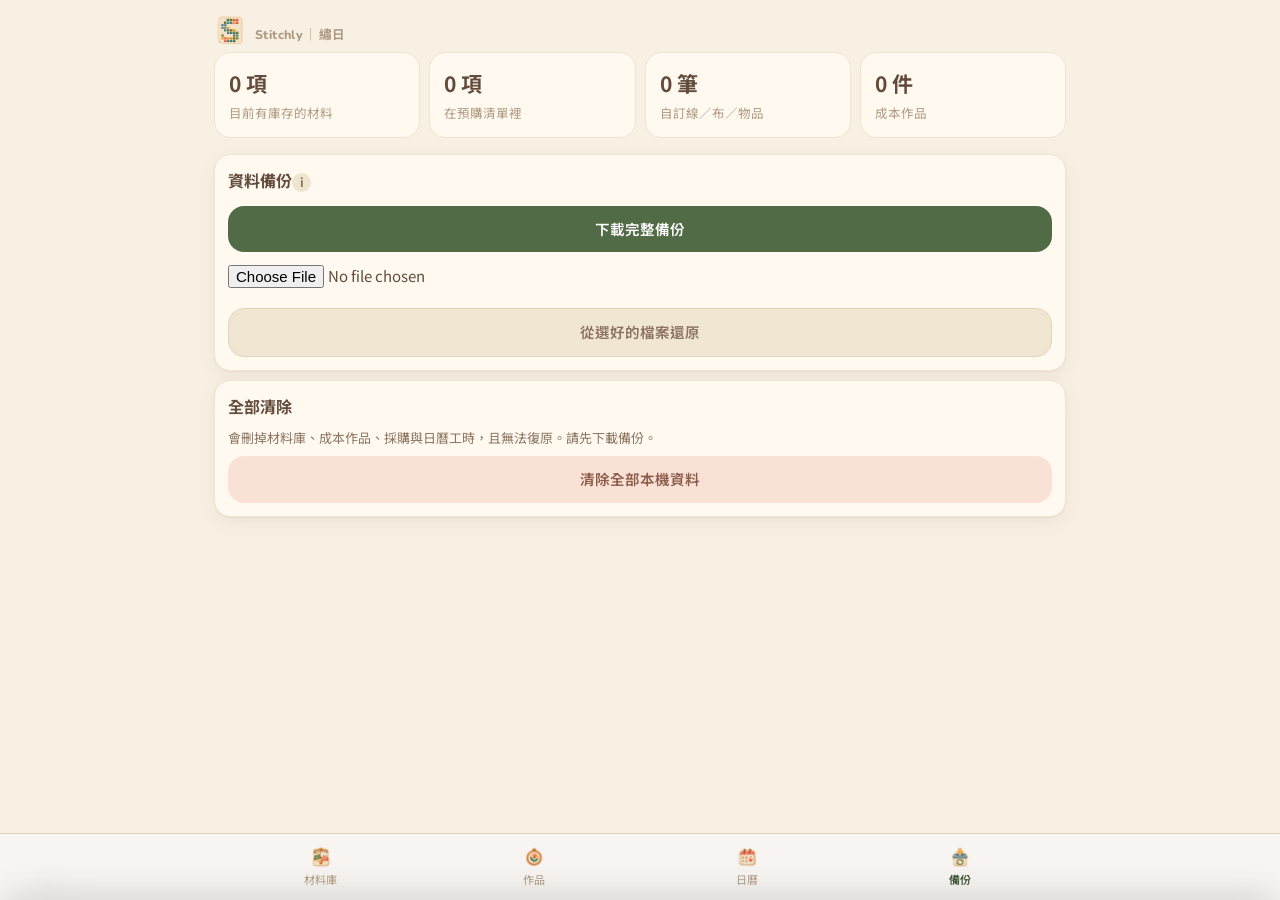
==== backup.html @ f9d7d9a9 "Add files via upload" ====
<!doctype html>
<html lang="zh-Hant">
<head>
<meta charset="utf-8">
<meta name="viewport" content="width=device-width, initial-scale=1, viewport-fit=cover, interactive-widget=resizes-content">
<meta name="apple-mobile-web-app-capable" content="yes">
<meta name="apple-mobile-web-app-title" content="繡日">
<meta name="theme-color" content="#F8F1E3">
<title>Stitchly｜繡日 · 備份</title>
<link rel="preconnect" href="https://fonts.googleapis.com">
<link rel="stylesheet" href="https://fonts.googleapis.com/css2?family=Nunito:wght@800&family=Noto+Sans+TC:wght@400;500;600;700&display=swap">
<link rel="stylesheet" href="styles.css">
<link rel="manifest" href="manifest.webmanifest">
</head>
<body>
<header><div class="wrap">
  <div class="brand"><a href="index.html"><img class="brandmark" src="assets/stitchly-logo.webp" alt="繡日"><h1><span class="b-en">Stitchly</span><span class="b-sep">｜</span><span class="b-zh">繡日</span></h1></a></div>
</div></header>
<main class="wrap" id="app"></main>
<div class="toast" id="toast"></div>
<script src="shared.js"></script>
<script src="dmc.js"></script>
<script src="backup.js"></script>
</body>
</html>
---- styles.css ----
:root{
  --bg:#F8F1E3; --surface:#F1E6D2; --card:#FFF9EF;
  --ink:#624B3C; --ink-soft:#8A7360; --muted:#AE9A82;
  --line:#E3D5BD; --line-soft:#EFE4CF;
  --sage:#526B47; --sage-deep:#435A39; --sage-pale:#E1E8D8;
  --clay:#E58B6C; --clay-pale:#FAE1D5;
  --dusk:#729FA8;
  --r-lg:20px; --r-md:16px; --r-sm:11px;
  --shadow:0 1px 2px rgba(98,75,60,.06), 0 6px 18px rgba(98,75,60,.08);
  --st-brand-font:'Nunito','Arial Rounded MT Bold',sans-serif;
  --st-body-font:'Noto Sans TC','PingFang TC','Microsoft JhengHei',sans-serif;
}
*{box-sizing:border-box;-webkit-tap-highlight-color:transparent}
html{background-color:#F8F1E3}
html,body{margin:0;padding:0}
body::before{
  content:"";position:fixed;top:-10vh;left:0;right:0;bottom:-10vh;
  background-color:#F8F1E3;z-index:-1;pointer-events:none;
}
body{
  background:var(--bg); color:var(--ink);
  font-family:var(--st-body-font),-apple-system,BlinkMacSystemFont,"PingFang TC","Microsoft JhengHei",system-ui,sans-serif;
  font-size:15px; line-height:1.55;
  padding-bottom:calc(84px + env(safe-area-inset-bottom));
  -webkit-font-smoothing:antialiased;
}
button{font:inherit;color:inherit;border:none;background:none;cursor:pointer}
input,select,textarea{font:inherit;color:inherit}

.wrap{max-width:880px;margin:0 auto;padding:0 14px}

/* ---------- 頂部 ---------- */
header{padding:calc(14px + env(safe-area-inset-top)) 0 6px}
header .wrap{display:flex;flex-direction:column;gap:3px}
.brand{display:flex;align-items:center;gap:9px}
.brand a{display:contents;color:inherit;text-decoration:none}
.brand .brandmark{width:32px;height:32px;object-fit:contain;flex:0 0 auto}
.brand h1{margin:0;font-size:20px;font-weight:650;letter-spacing:.02em}
.brand h1 .b-en{font-family:var(--st-brand-font);font-weight:800}
.brand h1 .b-sep{color:var(--muted);font-weight:400;margin:0 1px}
.brand h1 .b-zh{font-family:var(--st-body-font);font-weight:700}
.brand span{font-size:12.5px;color:var(--muted)}
.crumbnav{margin-left:41px;font-size:12.5px;color:var(--muted);display:flex;align-items:center;flex-wrap:wrap}
.crumbnav a{color:var(--sage-deep);text-decoration:none;font-weight:600}
.crumbnav .sep{margin:0 5px;color:var(--muted)}
.crumbnav .cur{color:var(--ink-soft)}

.kinds{display:flex;gap:6px;margin:13px 0 10px;background:var(--line-soft);padding:4px;border-radius:var(--r-md)}
.kinds button{flex:1;padding:8px 4px;border-radius:12px;font-size:13.5px;color:var(--ink-soft);transition:background .15s,color .15s}
.kinds button[aria-selected="true"]{background:var(--card);color:var(--ink);font-weight:600;box-shadow:0 1px 3px rgba(62,57,54,.08)}

.searchrow{display:flex;gap:8px;align-items:center}
.search{flex:1;position:relative}
.search input{
  width:100%;padding:11px 36px 11px 14px;border-radius:var(--r-md);
  border:1px solid var(--line);background:var(--card);font-size:16px;outline:none;
}
.search input:focus{border-color:var(--sage)}
.search .clr{position:absolute;right:6px;top:50%;transform:translateY(-50%);width:26px;height:26px;border-radius:50%;color:var(--muted);font-size:15px}

.chips{display:flex;gap:6px;overflow-x:auto;padding:11px 0 3px;margin:0 -14px;padding-left:14px;padding-right:14px;scrollbar-width:none}
.chips::-webkit-scrollbar{display:none}
.chip{
  flex:0 0 auto;padding:6px 13px;border-radius:999px;border:1px solid var(--line);
  background:var(--surface);font-size:13px;color:var(--ink-soft);display:flex;align-items:center;gap:6px;
  transition:background .15s,border-color .15s,color .15s;
}
.chip[aria-pressed="true"]{background:var(--sage);border-color:var(--sage);color:#fff}
.chip .dot{width:10px;height:10px;border-radius:50%;border:1px solid rgba(0,0,0,.12)}
.chip[aria-pressed="true"] .dot{border-color:rgba(255,255,255,.5)}

.count{padding:12px 2px 8px;font-size:12.5px;color:var(--muted);display:flex;justify-content:space-between;align-items:center}
.count button{font-size:12.5px;color:var(--sage-deep);text-decoration:underline;text-underline-offset:3px}

/* ---------- 色卡（整張淡底＋色票） ---------- */
.capgrid{display:grid;grid-template-columns:repeat(2,1fr);gap:9px;padding-bottom:8px}
.cap{
  display:flex;align-items:center;gap:10px;min-height:70px;
  padding:10px 11px;border-radius:15px;text-align:left;
  box-shadow:0 1px 2px rgba(88,82,77,.09), 0 3px 7px rgba(88,82,77,.08), 0 9px 20px rgba(88,82,77,.09);
  transition:transform .12s, box-shadow .12s;
}
.cap:active{transform:scale(.96);box-shadow:0 1px 3px rgba(88,82,77,.12)}
.cap .chip{
  flex:0 0 auto;width:46px;height:46px;border-radius:13px;
  display:grid;place-items:center;font-size:19px;font-weight:650;
  border:1px solid rgba(0,0,0,.13);
  box-shadow:inset 0 1px 0 rgba(255,255,255,.35);
}
.cap .chip em{font-style:normal}
.cap .chip.zero em{opacity:.42;font-weight:500}
.cap .body{flex:1;min-width:0;display:flex;flex-direction:column;gap:4px}
.cap .body b{
  font-size:16px;font-weight:650;letter-spacing:.01em;line-height:1.15;color:#3E3936;
  overflow:hidden;text-overflow:ellipsis;white-space:nowrap;
}
.cap .tags{display:flex;flex-wrap:wrap;gap:3px}
.cap .tags i{
  font-style:normal;font-size:10px;font-weight:650;line-height:1;
  padding:3px 5px;border-radius:5px;background:rgba(255,255,255,.62);color:rgba(62,57,54,.68);
}
.cap .tags i.low{background:rgba(190,120,60,.18);color:#8A5320}
.cap .tags i.none{background:none;color:rgba(62,57,54,.3);padding-left:1px}
@media (min-width:540px){
  .capgrid{grid-template-columns:repeat(3,1fr);gap:10px}
  .cap{min-height:76px;padding:11px 12px}
  .cap .chip{width:50px;height:50px;font-size:20px}
  .pickgrid{grid-template-columns:repeat(8,1fr)}
}
@media (min-width:800px){
  .capgrid{grid-template-columns:repeat(4,1fr)}
  .cap .body b{font-size:17px}
}


/* ---------- 作品配色 ---------- */
.projcard{display:flex;align-items:center;gap:11px;padding:11px 0;border-bottom:1px solid var(--line-soft);width:100%;text-align:left}
.projcard:last-of-type{border-bottom:none}
.projcard .mini{display:flex;flex:0 0 auto;border-radius:8px;overflow:hidden;box-shadow:0 1px 3px rgba(88,82,77,.16)}
.projcard .mini span{width:13px;height:36px}
.projcard .mini.none{width:52px;height:36px;background:var(--line-soft)}
.projcard .txt{flex:1;min-width:0}
.projcard .txt b{display:block;font-size:15px;font-weight:620;overflow:hidden;text-overflow:ellipsis;white-space:nowrap}
.projcard .txt small{color:var(--muted);font-size:12px}
.projcard .go{color:var(--muted);font-size:17px;flex:0 0 auto}

.pbar{display:flex;align-items:center;justify-content:space-between;height:50px;border-radius:11px;padding:0 13px;margin-bottom:6px;width:100%;text-align:left;box-shadow:0 1px 3px rgba(88,82,77,.12)}
.pbar b{font-size:14px;font-weight:650;letter-spacing:.01em}
.pgrid{display:grid;grid-template-columns:repeat(auto-fill,minmax(74px,1fr));gap:8px}
.pcell{aspect-ratio:1;border-radius:13px;display:flex;flex-direction:column;align-items:center;justify-content:flex-end;padding-bottom:7px;gap:3px;box-shadow:0 1px 3px rgba(88,82,77,.12)}
.pcell b,.pbar b{line-height:1.1}
.pcell b{font-size:12.5px;font-weight:650}
.miss{font-size:10px;font-weight:700;padding:2px 5px;border-radius:5px;background:rgba(255,255,255,.75);color:#8A5320}
.pbar .miss{background:rgba(255,255,255,.72)}

.pickgrid{display:grid;grid-template-columns:repeat(5,1fr);gap:7px}
.pick{
  aspect-ratio:1;border-radius:11px;display:grid;place-items:center;
  font-size:10.5px;font-weight:650;border:1px solid rgba(0,0,0,.12);position:relative;
}
.pick.on{box-shadow:inset 0 0 0 3px rgba(255,255,255,.88), 0 0 0 2.5px var(--sage-deep)}
.crumb{display:flex;align-items:center;gap:8px;margin-bottom:10px}
.crumb button{padding:7px 13px;border-radius:999px;background:var(--surface);border:1px solid var(--line);font-size:13px;color:var(--ink-soft)}
.crumb h2{margin:0;font-size:17px;font-weight:650;flex:1;min-width:0;overflow:hidden;text-overflow:ellipsis;white-space:nowrap}
.crumb.stick{
  position:sticky;top:0;z-index:6;background:var(--bg);
  margin:0 -14px 10px;padding:9px 14px;border-bottom:1px solid var(--line-soft);
}
.crumb .done{
  background:var(--sage);border-color:var(--sage);color:#fff;font-weight:650;
  padding:9px 18px;font-size:14px;box-shadow:0 2px 8px rgba(101,114,95,.28);
}

/* 作品的功能列 */
.ptools{display:flex;gap:7px;margin-bottom:10px;flex-wrap:wrap}
.ptools button{
  padding:9px 15px;border-radius:999px;background:var(--surface);
  border:1px solid var(--line);font-size:13.5px;color:var(--ink-soft);
}
.ptools button.main{background:var(--sage);border-color:var(--sage);color:#fff;font-weight:620}
.ptools button.danger{margin-left:auto;color:#A2666A;background:#F5E8E8;border-color:#E4CCCD}
.ptools button.wish{background:#EFEAD9;border-color:#E0D8BF;color:#7A6A3C;font-weight:600}
.ptools button.wish[disabled]{opacity:.6}
.tipline{font-size:11.5px;color:var(--muted);margin:0 2px 10px}
.pbar,.pcell{touch-action:manipulation}
.dragging{
  position:relative;z-index:5;
  transform:scale(1.07);
  box-shadow:0 10px 26px rgba(88,82,77,.34), 0 0 0 2.5px rgba(255,255,255,.85) !important;
}
.dragmode .pbar:not(.dragging),.dragmode .pcell:not(.dragging){opacity:.62}

.empty{text-align:center;padding:46px 20px;color:var(--muted);font-size:14px}
.empty b{display:block;color:var(--ink-soft);font-weight:600;margin-bottom:5px;font-size:15px}

/* ---------- 清單樣式（待買／設定） ---------- */
.panel{background:var(--card);border-radius:var(--r-lg);padding:16px;box-shadow:var(--shadow);margin-bottom:12px}
.panel h2{margin:0 0 4px;font-size:16px;font-weight:620}
.panel p{margin:0 0 12px;font-size:13px;color:var(--ink-soft);line-height:1.6}
.row{display:flex;align-items:center;gap:11px;padding:10px 0;border-bottom:1px solid var(--line-soft)}
.row:last-child{border-bottom:none}
.row .patch{width:38px;height:38px;border-radius:var(--r-sm);flex:0 0 auto;border:1px solid rgba(0,0,0,.07)}
.row .txt{flex:1;min-width:0}
.row .txt b{display:block;font-size:14.5px;font-weight:620}
.row .txt small{color:var(--muted);font-size:12px;display:block;overflow:hidden;text-overflow:ellipsis;white-space:nowrap}
.row .act{flex:0 0 auto;padding:8px 13px;border-radius:999px;background:var(--sage);color:#fff;font-size:12.5px;font-weight:650}
.qty{display:flex;align-items:center;gap:2px;flex:0 0 auto;background:var(--surface);border:1px solid var(--line);border-radius:999px;padding:2px}
.qty button{width:28px;height:28px;border-radius:50%;font-size:15px;color:var(--ink-soft);display:grid;place-items:center}
.qty button:active{background:var(--sage-pale)}
.qty span{min-width:26px;text-align:center;font-size:14px;font-weight:650}
.buylist{margin:0 0 14px;font-size:13.5px;line-height:1.9;color:var(--ink)}
.buylist b{font-weight:650}

.btn{display:block;width:100%;padding:12px;border-radius:var(--r-md);background:var(--sage);color:#fff;font-size:14.5px;font-weight:600;text-align:center;margin-top:8px}
.btn.ghost{background:var(--surface);color:var(--ink-soft);border:1px solid var(--line)}
.btn.warn{background:var(--clay-pale);color:#8A5B4A}
textarea{width:100%;min-height:110px;padding:11px;border-radius:var(--r-md);border:1px solid var(--line);background:var(--surface);font-size:16px;font-family:ui-monospace,SFMono-Regular,Menlo,monospace;resize:vertical;outline:none}
.field{margin-bottom:10px}
.field label{display:block;font-size:12.5px;color:var(--ink-soft);margin-bottom:5px}
.field input{width:100%;padding:10px 12px;border-radius:var(--r-md);border:1px solid var(--line);background:var(--surface);font-size:16px;outline:none}
.field input[type=color]{height:46px;padding:4px}

/* ---------- 底部導覽 ---------- */
nav{
  position:fixed;left:0;right:0;bottom:0;z-index:40;
  background:rgba(247,245,242,.92);backdrop-filter:blur(14px);
  border-top:1px solid var(--line);
  padding:7px 0 calc(7px + env(safe-area-inset-bottom));
}
nav .wrap{display:flex}
nav button,nav a{flex:1;display:flex;flex-direction:column;align-items:center;gap:3px;padding:5px 0;color:var(--muted);font-size:11px;position:relative;text-decoration:none}
nav button[aria-current="page"],nav a[aria-current="page"]{color:var(--sage-deep);font-weight:620}
nav svg{width:21px;height:21px;stroke:currentColor;fill:none;stroke-width:1.7;stroke-linecap:round;stroke-linejoin:round}
nav img.navicon{width:22px;height:22px;object-fit:contain}
.badge{display:inline-flex;min-width:15px;height:15px;padding:0 4px;border-radius:999px;background:var(--clay);color:#fff;font-size:9.5px;font-weight:700;align-items:center;justify-content:center;margin-left:3px;vertical-align:middle}
.navsheetlist{display:grid;grid-template-columns:repeat(3,1fr);gap:10px;padding:4px 2px 2px}
.navsheetlist a{display:flex;flex-direction:column;align-items:center;gap:7px;text-decoration:none;color:var(--ink);background:var(--card);border:1px solid var(--line-soft);border-radius:16px;padding:14px 6px;font-size:12.5px;text-align:center}
.navsheetlist img{width:42px;height:42px;object-fit:contain}
@media (min-width:420px){.navsheetlist{grid-template-columns:repeat(4,1fr)}}

/* ---------- 詳細面板 ---------- */
.scrim{position:fixed;inset:0;background:rgba(48,44,41,.34);z-index:50;opacity:0;pointer-events:none;transition:opacity .22s}
.scrim.on{opacity:1;pointer-events:auto}
.sheet{
  position:fixed;left:0;right:0;bottom:0;z-index:51;
  background:var(--surface);border-radius:26px 26px 0 0;
  transform:translateY(101%);transition:transform .28s cubic-bezier(.32,.72,0,1);
  max-height:88vh;overflow-y:auto;box-shadow:0 -8px 32px rgba(62,57,54,.16);
}
.sheet.on{transform:translateY(0)}
.sheet .inner{max-width:680px;margin:0 auto;padding:0 18px calc(26px + env(safe-area-inset-bottom))}
.hero{display:flex;gap:14px;align-items:center;padding:4px 0 16px}
.hero .patch{width:78px;height:78px;border-radius:20px;flex:0 0 auto;border:1px solid rgba(0,0,0,.08);box-shadow:inset 0 0 0 4px rgba(255,255,255,.28)}
.hero .t b{display:block;font-size:26px;font-weight:650;letter-spacing:.01em;line-height:1.15}
.hero .t small{color:var(--ink-soft);font-size:13px;display:block;margin-top:3px}
.hero .t em{font-style:normal;font-size:11.5px;color:var(--muted);display:block;margin-top:5px;letter-spacing:.06em}

.block{background:var(--card);border-radius:var(--r-lg);padding:14px 15px;margin-bottom:11px}
.block .lab{font-size:12.5px;color:var(--ink-soft);margin-bottom:9px}
.stepper{display:flex;align-items:center;gap:14px}
.stepper button{width:42px;height:42px;border-radius:14px;background:var(--surface);border:1px solid var(--line);font-size:19px;color:var(--ink-soft);display:grid;place-items:center}
.stepper button:active{background:var(--sage-pale)}
.stepper .n{flex:1;text-align:center;font-size:26px;font-weight:650}
.stepper .n span{font-size:13px;font-weight:400;color:var(--muted);margin-left:3px}

.seg{display:flex;gap:6px}
.seg button{flex:1;padding:10px 4px;border-radius:13px;background:var(--surface);border:1px solid var(--line);font-size:13px;color:var(--ink-soft)}
.seg button[aria-pressed="true"]{background:var(--sage);border-color:var(--sage);color:#fff;font-weight:600}

.toggles{display:flex;gap:9px}
.toggles button{
  flex:1;padding:13px 6px;border-radius:var(--r-md);background:var(--surface);
  border:1px solid var(--line);font-size:13.5px;color:var(--ink-soft);
  display:flex;flex-direction:column;align-items:center;gap:4px;
}
.toggles button b{font-size:13.5px;font-weight:600;text-align:center}
.toggles button small{font-size:11px;color:var(--muted)}
.toggles button[aria-pressed="true"]{background:var(--dusk);border-color:var(--dusk);color:#fff}
.toggles button[aria-pressed="true"] small{color:rgba(255,255,255,.72)}
.toggles button.wish[aria-pressed="true"]{background:var(--clay);border-color:var(--clay)}
.toggles button.scrap[aria-pressed="true"]{background:#8F9BA6;border-color:#8F9BA6}
.note{width:100%;min-height:56px;padding:11px;border-radius:var(--r-md);border:1px solid var(--line);background:var(--surface);font-size:14px;resize:vertical;outline:none;font-family:inherit}


/* ---------- 浮動視窗頂部 ---------- */
.sheethead{
  position:sticky;top:0;z-index:2;display:flex;align-items:center;justify-content:center;
  height:44px;background:var(--surface);border-radius:26px 26px 0 0;
}
.sheethead .grab{width:38px;height:4px;border-radius:99px;background:var(--line);display:block;margin:0}
.xbtn{
  position:absolute;right:14px;top:8px;width:30px;height:30px;border-radius:50%;
  background:var(--line-soft);color:var(--ink-soft);font-size:13px;display:grid;place-items:center;
}
.xbtn:active{background:var(--line)}

/* ---------- 對話框 ---------- */
.mscrim{position:fixed;inset:0;background:rgba(48,44,41,.34);z-index:80;opacity:0;pointer-events:none;transition:opacity .18s}
.mscrim.on{opacity:1;pointer-events:auto}
.modal{
  position:fixed;left:50%;top:50%;transform:translate(-50%,-46%) scale(.97);
  width:calc(100% - 44px);max-width:340px;z-index:81;
  background:var(--surface);border-radius:22px;padding:18px;
  box-shadow:0 12px 44px rgba(62,57,54,.22);
  opacity:0;pointer-events:none;transition:opacity .18s,transform .18s;
}
.modal.on{opacity:1;pointer-events:auto;transform:translate(-50%,-50%) scale(1)}
.modal h3{margin:0 0 6px;font-size:16.5px;font-weight:650}
.modal p{margin:0 0 14px;font-size:13px;color:var(--ink-soft);line-height:1.6}
.modal .mrow{display:flex;gap:8px;margin-top:6px}
.modal .mrow button{flex:1;padding:11px;border-radius:14px;font-size:14.5px;font-weight:600}
.modal .mrow .no{background:var(--line-soft);color:var(--ink-soft)}
.modal .mrow .yes{background:var(--sage);color:#fff}
.modal .mrow .yes.danger{background:#B07868}

.toast{
  position:fixed;left:50%;bottom:calc(96px + env(safe-area-inset-bottom));transform:translate(-50%,14px);
  background:var(--ink);color:#fff;padding:10px 18px;border-radius:999px;font-size:13.5px;
  z-index:70;opacity:0;pointer-events:none;transition:opacity .2s,transform .2s;white-space:nowrap;
}
.toast.on{opacity:1;transform:translate(-50%,0)}
@media (prefers-reduced-motion:reduce){*{transition:none!important}}
/* 成本與日曆共用的頁面 */
.crossnav{display:flex;gap:8px;overflow:auto;padding:8px 0 12px;white-space:nowrap;scrollbar-width:none}.crossnav a{display:inline-flex;align-items:center;padding:8px 13px;background:var(--surface);border:1px solid var(--line);border-radius:99px;color:var(--ink-soft);text-decoration:none;font-size:13px}.crossnav a img{width:15px;height:15px;object-fit:contain;margin-right:5px}.crossnav .active{background:var(--sage);color:#fff;border-color:var(--sage)}
.sectiontabs{display:flex;gap:6px;overflow:auto;margin:6px 0 15px}.sectiontabs button{flex:1;white-space:nowrap;background:var(--surface);border:1px solid var(--line);border-radius:12px;padding:9px 8px;font-size:13px}.sectiontabs button.active{background:var(--sage-pale);color:var(--sage-deep);font-weight:650}
.dashboard{display:grid;grid-template-columns:repeat(2,1fr);gap:9px;margin-bottom:16px}.stat{background:var(--card);border:1px solid var(--line-soft);border-radius:16px;padding:14px}.stat b{display:block;font-size:21px}.stat small{color:var(--muted)}
.costcard{background:var(--card);border:1px solid var(--line-soft);border-radius:16px;margin:9px 0;padding:13px;box-shadow:var(--shadow)}.costcard h3{margin:0 0 5px;font-size:16px}.costcard p{margin:5px 0;color:var(--ink-soft);font-size:13px}.costcard .actions{display:flex;gap:7px;flex-wrap:wrap;margin-top:10px}.costcard .actions button,.smallbtn{border-radius:10px;background:var(--sage-pale);color:var(--sage-deep);padding:7px 11px;font-size:12.5px;font-weight:600}.costcard .actions .subtle{background:var(--line-soft);color:var(--ink-soft)}
.pagehead{display:flex;justify-content:space-between;align-items:center;gap:9px}.pagehead h2{font-size:19px;margin:9px 0}.primary{background:var(--sage);color:white;border-radius:13px;padding:10px 13px;font-weight:600;white-space:nowrap}.muted{font-size:13px;color:var(--muted)}.detail{font-size:13px;color:var(--ink-soft)}.rowline{border-top:1px solid var(--line-soft);padding:10px 0}.rowline:first-child{border:0}.inline{display:flex;gap:8px;align-items:center;flex-wrap:wrap}.grow{flex:1}.dangertext{color:#a05245!important}.cover{display:flex;gap:6px;margin:7px 0}.cover img,.photo-thumb{width:68px;height:68px;border-radius:12px;object-fit:cover;background:var(--line-soft)}
.editor{width:min(94vw,540px);max-height:86vh;overflow:auto;border:0;border-radius:22px;padding:0;background:var(--surface);color:var(--ink);box-shadow:0 14px 45px #3e393655}.editor::backdrop{background:#302c2970}.editor form{padding:20px}.editor h2{font-size:19px;margin:0 0 13px}.editor label{display:block;font-size:13px;color:var(--ink-soft);margin:10px 0 3px}.editor input:not([type=checkbox]):not([type=file]),.editor select,.editor textarea{width:100%;border:1px solid var(--line);border-radius:11px;background:white;padding:10px;outline:none;font-size:16px}.editor textarea{min-height:65px}.editor input[type=file]{width:100%;font-size:12px}.editor .check{display:flex;align-items:center;gap:8px}.editor .check input{width:auto}.editor .foot{display:flex;gap:8px;position:sticky;bottom:0;background:var(--surface);padding:12px 0 calc(12px + env(safe-area-inset-bottom,0px));margin-top:18px}.editor .foot button{flex:1;border-radius:12px;padding:11px}.editor .foot .primary{flex:2}.formgrid{display:grid;grid-template-columns:repeat(2,minmax(0,1fr));gap:0 10px}.formgrid>label{min-width:0}.itemform{padding:10px;background:white;border-radius:13px;margin:10px 0;border:1px solid var(--line)}.itemform .remove{float:right;color:#a05245}.emptyhint{padding:25px;text-align:center;color:var(--muted);background:var(--surface);border-radius:18px;font-size:14px}.pill{display:inline-block;border-radius:99px;background:var(--line-soft);color:var(--ink-soft);border:1px solid var(--line);padding:2px 9px;font-size:12px;margin-right:4px;font-weight:600}
@media (min-width:680px){.dashboard{grid-template-columns:repeat(4,1fr)}}
.listsearch{width:100%;padding:11px;border:1px solid var(--line);border-radius:13px;font:inherit;background:white;margin:5px 0 9px}.calendar-grid{display:grid;grid-template-columns:repeat(7,1fr);gap:4px}.calendar-grid .weekday{text-align:center;color:var(--muted);font-size:12px}.day{min-height:64px;border:1px solid var(--line-soft);background:white;border-radius:11px;text-align:left;padding:5px 4px;font-size:12px;position:relative}.day.dim{opacity:.35}.day.active{border:2px solid var(--sage);background:var(--sage-pale)}.day .dotmark{display:block;font-size:10px;color:var(--sage-deep);overflow:hidden;white-space:nowrap;text-overflow:ellipsis}.day .workmark{color:var(--clay)}.monthbar{display:flex;justify-content:space-between;align-items:center;margin:12px 0}.monthbar button{background:white;border-radius:9px;padding:7px 12px}.quickactions{display:flex;gap:8px;flex-wrap:wrap;margin-bottom:12px}.quickactions button{flex:1}

/* ---------- 首頁儀表板 ---------- */
.home-greet{padding:8px 0 4px}
.home-greet .greet-text b{display:block;font-size:22px;font-weight:700;font-family:var(--st-brand-font)}
.home-greet .greet-text span{color:var(--ink-soft);font-size:13.5px}
.home-cards{display:grid;grid-template-columns:1fr 1fr;gap:10px;margin:16px 0}
.home-card{
  display:flex;flex-direction:column;gap:6px;text-decoration:none;color:inherit;
  background:var(--card);border:1px solid var(--line-soft);border-radius:var(--r-lg);
  padding:16px;box-shadow:var(--shadow);
}
.home-card img{width:52px;height:52px;object-fit:contain}
.home-card b{font-size:15.5px;font-weight:650}
.home-card small{color:var(--muted);font-size:12.5px}
.qa-row{display:flex;gap:9px;margin:6px 0 18px}
.qa{
  flex:1;display:flex;flex-direction:column;align-items:center;gap:6px;text-decoration:none;
  background:var(--surface);border-radius:16px;padding:12px 6px;color:var(--ink-soft);font-size:12px;
}
.qa img{width:34px;height:34px;object-fit:contain}
.home-note{
  display:flex;align-items:center;gap:12px;background:var(--card);border:1px solid var(--line-soft);
  border-radius:var(--r-lg);padding:14px 16px;color:var(--ink-soft);font-size:13px;margin-bottom:16px;
}
.home-note img{width:44px;height:44px;object-fit:contain;flex:0 0 auto}

/* ---------- ⓘ 說明泡泡 ---------- */
.infobtn{display:inline-flex;width:19px;height:19px;border-radius:50%;background:var(--line-soft);color:var(--ink-soft);font-size:12px;font-weight:700;align-items:center;justify-content:center;flex:0 0 auto;font-style:normal}
.infopop{position:absolute;z-index:90;max-width:260px;background:var(--ink);color:#fff;padding:10px 13px;border-radius:14px;font-size:12.5px;line-height:1.6;box-shadow:0 8px 24px rgba(0,0,0,.25);opacity:0;pointer-events:none;transform:translateY(4px);transition:opacity .15s,transform .15s}
.infopop.on{opacity:1;pointer-events:auto;transform:translateY(0)}

/* ---------- 表單排版：短欄位並排，日期類獨立一排 ---------- */
.formgrid .full{grid-column:1/-1}

/* ---------- 卡片：照片在左、文字在右，動作點一下才展開 ---------- */
.piececard{display:flex;gap:12px;align-items:flex-start;background:var(--card);border:1px solid var(--line-soft);border-radius:16px;margin:9px 0;padding:12px;box-shadow:var(--shadow);text-align:left;width:100%}
.piececard .thumb{width:64px;height:64px;border-radius:12px;object-fit:cover;background:var(--line-soft);flex:0 0 auto}
.piececard .info{flex:1;min-width:0}
.piececard h3{margin:0 0 3px;font-size:15.5px}
.piececard p{margin:2px 0;font-size:12.5px;color:var(--ink-soft)}
.piececard .actions{display:none;gap:7px;flex-wrap:wrap;margin-top:9px}
.piececard.open .actions{display:flex}
.piececard .actions button{border-radius:10px;background:var(--sage-pale);color:var(--sage-deep);padding:7px 11px;font-size:12.5px;font-weight:600}
.piececard .actions .subtle{background:var(--line-soft);color:var(--ink-soft)}
.piececard .tapmore{font-size:11px;color:var(--muted);margin-top:6px}

/* ---------- 篩選（可複選面板） ---------- */
.popanchor{position:relative;display:inline-block}
.filterbtn{display:inline-flex;align-items:center;gap:6px;padding:8px 14px;border-radius:999px;border:1px solid var(--line);background:var(--surface);color:var(--ink-soft);font-size:13px}
.filterbtn b{color:var(--sage-deep)}
.popcard{
  position:absolute;top:calc(100% + 8px);left:0;z-index:60;width:min(88vw,340px);
  background:var(--card);border:1px solid var(--line);border-radius:18px;padding:14px;
  box-shadow:0 14px 40px rgba(62,57,54,.2);opacity:0;pointer-events:none;transform:translateY(-6px);
  transition:opacity .15s,transform .15s;max-height:70vh;overflow-y:auto;
}
.popcard.on{opacity:1;pointer-events:auto;transform:translateY(0)}
.popcard h4{margin:2px 0 8px;font-size:12.5px;color:var(--ink-soft);font-weight:700}
.popcard .optrow{display:flex;flex-wrap:wrap;gap:6px;margin-bottom:12px}
.popcard .opt{display:flex;align-items:center;gap:6px;padding:6px 12px;border-radius:999px;border:1px solid var(--line);background:var(--surface);font-size:12.5px;color:var(--ink-soft)}
.popcard .opt input{width:14px;height:14px}
.popcard .opt[data-checked="true"]{background:var(--sage-pale);border-color:var(--sage);color:var(--sage-deep);font-weight:650}
.popcard .closebar{text-align:center;font-size:12.5px;color:var(--sage-deep);font-weight:650;padding-top:4px;border-top:1px solid var(--line-soft)}

/* ---------- 日曆：2x2 田字 ---------- */
.daygrid{display:grid;grid-template-columns:1fr 1fr;grid-template-rows:1fr 1fr;gap:9px;aspect-ratio:1/1;max-width:420px;margin:0 auto}
.daytile{border-radius:16px;padding:14px;display:flex;flex-direction:column;justify-content:center;align-items:flex-start;overflow:hidden}
.daytile.stat{background:var(--sage);color:#fff}
.daytile.stat b{font-size:24px;display:block}
.daytile.stat small{font-size:11.5px;opacity:.85}
.daytile.list{background:var(--card);border:1px solid var(--line-soft);color:var(--ink);text-align:left;cursor:pointer}
.daytile.list b{font-size:20px;display:block}
.daytile.list small{font-size:11.5px;color:var(--muted)}
.daytile.list span.lab{font-size:12.5px;color:var(--ink-soft);font-weight:650;margin-bottom:2px}
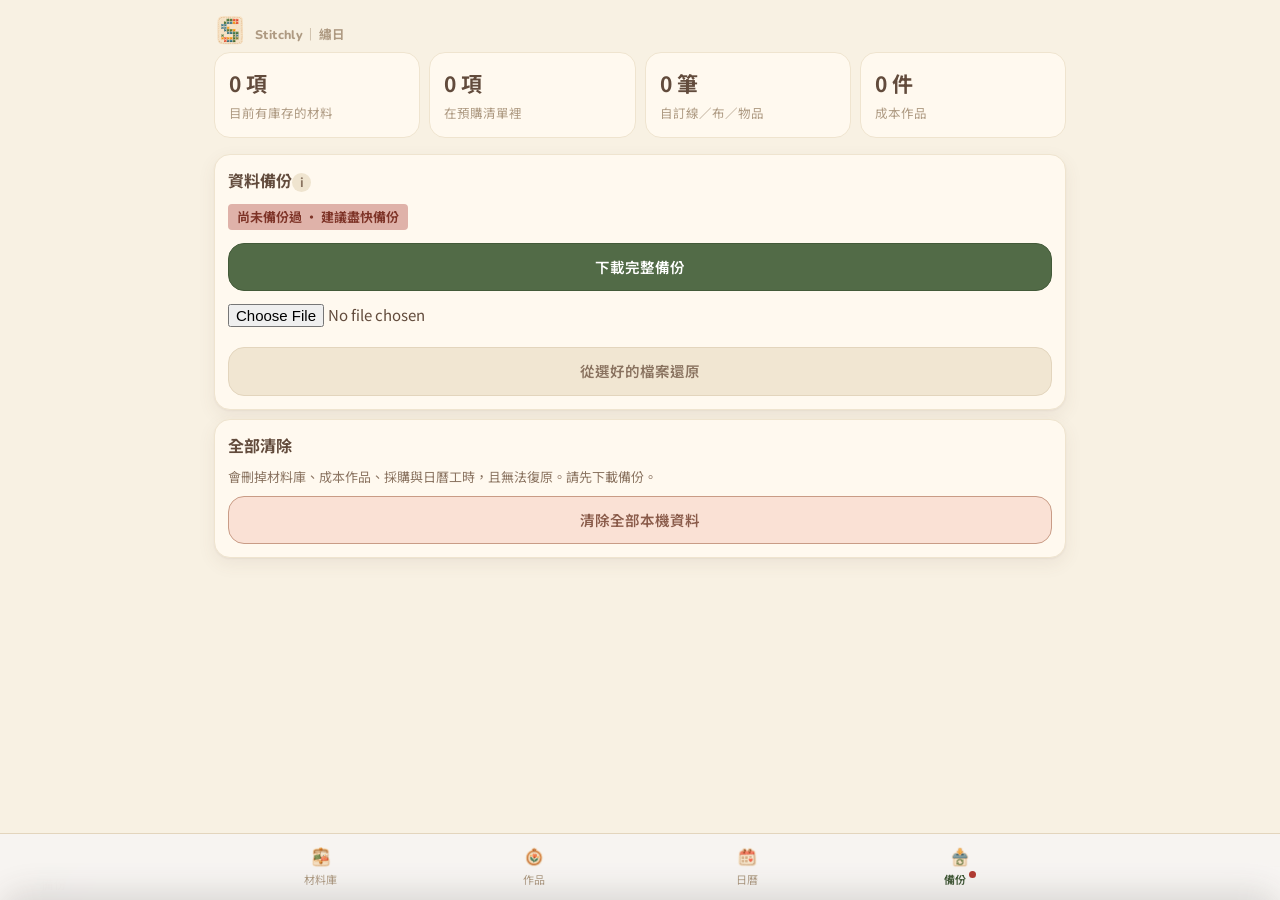
==== commit 61176de5: "Add files via upload" ====
--- a/backup.html
+++ b/backup.html
@@ -9,7 +9,7 @@
 <title>Stitchly｜繡日 · 備份</title>
 <link rel="preconnect" href="https://fonts.googleapis.com">
 <link rel="stylesheet" href="https://fonts.googleapis.com/css2?family=Nunito:wght@800&family=Noto+Sans+TC:wght@400;500;600;700&display=swap">
-<link rel="stylesheet" href="styles.css">
+<link rel="stylesheet" href="styles.css?v12">
 <link rel="manifest" href="manifest.webmanifest">
 </head>
 <body>
@@ -18,8 +18,8 @@
 </div></header>
 <main class="wrap" id="app"></main>
 <div class="toast" id="toast"></div>
-<script src="shared.js"></script>
-<script src="dmc.js"></script>
-<script src="backup.js"></script>
+<script src="shared.js?v12"></script>
+<script src="dmc.js?v12"></script>
+<script src="backup.js?v12"></script>
 </body>
 </html>
--- a/styles.css
+++ b/styles.css
@@ -10,6 +10,8 @@
   --shadow:0 1px 2px rgba(98,75,60,.06), 0 6px 18px rgba(98,75,60,.08);
   --st-brand-font:'Nunito','Arial Rounded MT Bold',sans-serif;
   --st-body-font:'Noto Sans TC','PingFang TC','Microsoft JhengHei',sans-serif;
+  --pill-bg:#E8D9A8; --pill-text:#71581F;
+  --pill-warn-bg:#DFB2A9; --pill-warn-text:#7E3327;
 }
 *{box-sizing:border-box;-webkit-tap-highlight-color:transparent}
 html{background-color:#F8F1E3}
@@ -66,7 +68,7 @@
   background:var(--surface);font-size:13px;color:var(--ink-soft);display:flex;align-items:center;gap:6px;
   transition:background .15s,border-color .15s,color .15s;
 }
-.chip[aria-pressed="true"]{background:var(--sage);border-color:var(--sage);color:#fff}
+.chip[aria-pressed="true"]{background:var(--sage);border-color:var(--sage-deep);color:#fff}
 .chip .dot{width:10px;height:10px;border-radius:50%;border:1px solid rgba(0,0,0,.12)}
 .chip[aria-pressed="true"] .dot{border-color:rgba(255,255,255,.5)}
 
@@ -98,9 +100,9 @@
 .cap .tags{display:flex;flex-wrap:wrap;gap:3px}
 .cap .tags i{
   font-style:normal;font-size:10px;font-weight:650;line-height:1;
-  padding:3px 5px;border-radius:5px;background:rgba(255,255,255,.62);color:rgba(62,57,54,.68);
-}
-.cap .tags i.low{background:rgba(190,120,60,.18);color:#8A5320}
+  padding:3px 6px;border-radius:4px;background:var(--pill-bg);color:var(--pill-text);
+}
+.cap .tags i.low{background:var(--pill-warn-bg);color:var(--pill-warn-text)}
 .cap .tags i.none{background:none;color:rgba(62,57,54,.3);padding-left:1px}
 @media (min-width:540px){
   .capgrid{grid-template-columns:repeat(3,1fr);gap:10px}
@@ -158,9 +160,9 @@
   padding:9px 15px;border-radius:999px;background:var(--surface);
   border:1px solid var(--line);font-size:13.5px;color:var(--ink-soft);
 }
-.ptools button.main{background:var(--sage);border-color:var(--sage);color:#fff;font-weight:620}
-.ptools button.danger{margin-left:auto;color:#A2666A;background:#F5E8E8;border-color:#E4CCCD}
-.ptools button.wish{background:#EFEAD9;border-color:#E0D8BF;color:#7A6A3C;font-weight:600}
+.ptools button.main{background:var(--sage);border-color:var(--sage-deep);color:#fff;font-weight:620}
+.ptools button.danger{margin-left:auto;color:var(--pill-warn-text);background:var(--pill-warn-bg);border-color:#B87367}
+.ptools button.wish{background:#EFEAD9;border-color:#B5A468;color:#7A6A3C;font-weight:600}
 .ptools button.wish[disabled]{opacity:.6}
 .tipline{font-size:11.5px;color:var(--muted);margin:0 2px 10px}
 .pbar,.pcell{touch-action:manipulation}
@@ -184,7 +186,7 @@
 .row .txt{flex:1;min-width:0}
 .row .txt b{display:block;font-size:14.5px;font-weight:620}
 .row .txt small{color:var(--muted);font-size:12px;display:block;overflow:hidden;text-overflow:ellipsis;white-space:nowrap}
-.row .act{flex:0 0 auto;padding:8px 13px;border-radius:999px;background:var(--sage);color:#fff;font-size:12.5px;font-weight:650}
+.row .act{flex:0 0 auto;padding:8px 13px;border-radius:999px;background:var(--sage);border:1px solid var(--sage-deep);color:#fff;font-size:12.5px;font-weight:650}
 .qty{display:flex;align-items:center;gap:2px;flex:0 0 auto;background:var(--surface);border:1px solid var(--line);border-radius:999px;padding:2px}
 .qty button{width:28px;height:28px;border-radius:50%;font-size:15px;color:var(--ink-soft);display:grid;place-items:center}
 .qty button:active{background:var(--sage-pale)}
@@ -192,9 +194,9 @@
 .buylist{margin:0 0 14px;font-size:13.5px;line-height:1.9;color:var(--ink)}
 .buylist b{font-weight:650}
 
-.btn{display:block;width:100%;padding:12px;border-radius:var(--r-md);background:var(--sage);color:#fff;font-size:14.5px;font-weight:600;text-align:center;margin-top:8px}
+.btn{display:block;width:100%;padding:12px;border:1px solid var(--sage-deep);border-radius:var(--r-md);background:var(--sage);color:#fff;font-size:14.5px;font-weight:600;text-align:center;margin-top:8px}
 .btn.ghost{background:var(--surface);color:var(--ink-soft);border:1px solid var(--line)}
-.btn.warn{background:var(--clay-pale);color:#8A5B4A}
+.btn.warn{background:var(--clay-pale);color:#8A5B4A;border:1px solid #C99C86}
 textarea{width:100%;min-height:110px;padding:11px;border-radius:var(--r-md);border:1px solid var(--line);background:var(--surface);font-size:16px;font-family:ui-monospace,SFMono-Regular,Menlo,monospace;resize:vertical;outline:none}
 .field{margin-bottom:10px}
 .field label{display:block;font-size:12.5px;color:var(--ink-soft);margin-bottom:5px}
@@ -246,7 +248,7 @@
 
 .seg{display:flex;gap:6px}
 .seg button{flex:1;padding:10px 4px;border-radius:13px;background:var(--surface);border:1px solid var(--line);font-size:13px;color:var(--ink-soft)}
-.seg button[aria-pressed="true"]{background:var(--sage);border-color:var(--sage);color:#fff;font-weight:600}
+.seg button[aria-pressed="true"]{background:var(--sage);border-color:var(--sage-deep);color:#fff;font-weight:600}
 
 .toggles{display:flex;gap:9px}
 .toggles button{
@@ -258,8 +260,8 @@
 .toggles button small{font-size:11px;color:var(--muted)}
 .toggles button[aria-pressed="true"]{background:var(--dusk);border-color:var(--dusk);color:#fff}
 .toggles button[aria-pressed="true"] small{color:rgba(255,255,255,.72)}
-.toggles button.wish[aria-pressed="true"]{background:var(--clay);border-color:var(--clay)}
-.toggles button.scrap[aria-pressed="true"]{background:#8F9BA6;border-color:#8F9BA6}
+.toggles button.wish[aria-pressed="true"]{background:var(--clay);border-color:#B4573A}
+.toggles button.scrap[aria-pressed="true"]{background:#8F9BA6;border-color:#5F6E79}
 .note{width:100%;min-height:56px;padding:11px;border-radius:var(--r-md);border:1px solid var(--line);background:var(--surface);font-size:14px;resize:vertical;outline:none;font-family:inherit}
 
 
@@ -305,9 +307,13 @@
 .crossnav{display:flex;gap:8px;overflow:auto;padding:8px 0 12px;white-space:nowrap;scrollbar-width:none}.crossnav a{display:inline-flex;align-items:center;padding:8px 13px;background:var(--surface);border:1px solid var(--line);border-radius:99px;color:var(--ink-soft);text-decoration:none;font-size:13px}.crossnav a img{width:15px;height:15px;object-fit:contain;margin-right:5px}.crossnav .active{background:var(--sage);color:#fff;border-color:var(--sage)}
 .sectiontabs{display:flex;gap:6px;overflow:auto;margin:6px 0 15px}.sectiontabs button{flex:1;white-space:nowrap;background:var(--surface);border:1px solid var(--line);border-radius:12px;padding:9px 8px;font-size:13px}.sectiontabs button.active{background:var(--sage-pale);color:var(--sage-deep);font-weight:650}
 .dashboard{display:grid;grid-template-columns:repeat(2,1fr);gap:9px;margin-bottom:16px}.stat{background:var(--card);border:1px solid var(--line-soft);border-radius:16px;padding:14px}.stat b{display:block;font-size:21px}.stat small{color:var(--muted)}
-.costcard{background:var(--card);border:1px solid var(--line-soft);border-radius:16px;margin:9px 0;padding:13px;box-shadow:var(--shadow)}.costcard h3{margin:0 0 5px;font-size:16px}.costcard p{margin:5px 0;color:var(--ink-soft);font-size:13px}.costcard .actions{display:flex;gap:7px;flex-wrap:wrap;margin-top:10px}.costcard .actions button,.smallbtn{border-radius:10px;background:var(--sage-pale);color:var(--sage-deep);padding:7px 11px;font-size:12.5px;font-weight:600}.costcard .actions .subtle{background:var(--line-soft);color:var(--ink-soft)}
-.pagehead{display:flex;justify-content:space-between;align-items:center;gap:9px}.pagehead h2{font-size:19px;margin:9px 0}.primary{background:var(--sage);color:white;border-radius:13px;padding:10px 13px;font-weight:600;white-space:nowrap}.muted{font-size:13px;color:var(--muted)}.detail{font-size:13px;color:var(--ink-soft)}.rowline{border-top:1px solid var(--line-soft);padding:10px 0}.rowline:first-child{border:0}.inline{display:flex;gap:8px;align-items:center;flex-wrap:wrap}.grow{flex:1}.dangertext{color:#a05245!important}.cover{display:flex;gap:6px;margin:7px 0}.cover img,.photo-thumb{width:68px;height:68px;border-radius:12px;object-fit:cover;background:var(--line-soft)}
-.editor{width:min(94vw,540px);max-height:86vh;overflow:auto;border:0;border-radius:22px;padding:0;background:var(--surface);color:var(--ink);box-shadow:0 14px 45px #3e393655}.editor::backdrop{background:#302c2970}.editor form{padding:20px}.editor h2{font-size:19px;margin:0 0 13px}.editor label{display:block;font-size:13px;color:var(--ink-soft);margin:10px 0 3px}.editor input:not([type=checkbox]):not([type=file]),.editor select,.editor textarea{width:100%;border:1px solid var(--line);border-radius:11px;background:white;padding:10px;outline:none;font-size:16px}.editor textarea{min-height:65px}.editor input[type=file]{width:100%;font-size:12px}.editor .check{display:flex;align-items:center;gap:8px}.editor .check input{width:auto}.editor .foot{display:flex;gap:8px;position:sticky;bottom:0;background:var(--surface);padding:12px 0 calc(12px + env(safe-area-inset-bottom,0px));margin-top:18px}.editor .foot button{flex:1;border-radius:12px;padding:11px}.editor .foot .primary{flex:2}.formgrid{display:grid;grid-template-columns:repeat(2,minmax(0,1fr));gap:0 10px}.formgrid>label{min-width:0}.itemform{padding:10px;background:white;border-radius:13px;margin:10px 0;border:1px solid var(--line)}.itemform .remove{float:right;color:#a05245}.emptyhint{padding:25px;text-align:center;color:var(--muted);background:var(--surface);border-radius:18px;font-size:14px}.pill{display:inline-block;border-radius:99px;background:var(--line-soft);color:var(--ink-soft);border:1px solid var(--line);padding:2px 9px;font-size:12px;margin-right:4px;font-weight:600}
+.costcard{background:var(--card);border:1px solid var(--line-soft);border-radius:16px;margin:9px 0;padding:13px;box-shadow:var(--shadow)}.costcard h3{margin:0 0 5px;font-size:16px}.costcard p{margin:5px 0;color:var(--ink-soft);font-size:13px}.costcard .actions{display:flex;gap:7px;flex-wrap:wrap;margin-top:10px}.costcard .actions button,.smallbtn{border:1px solid var(--sage-deep);border-radius:10px;background:var(--sage-pale);color:var(--sage-deep);padding:7px 11px;font-size:12.5px;font-weight:600}.costcard .actions .subtle{background:var(--line-soft);color:var(--ink-soft);border-color:var(--muted)}
+.pagehead{display:flex;justify-content:space-between;align-items:center;gap:9px}.pagehead h2{font-size:19px;margin:9px 0}.primary{background:var(--sage);color:white;border:1px solid var(--sage-deep);border-radius:13px;padding:10px 13px;font-weight:600;white-space:nowrap}.muted{font-size:13px;color:var(--muted)}.detail{font-size:13px;color:var(--ink-soft)}.rowline{position:relative;border-top:1px solid var(--line-soft);padding:10px 54px 10px 0}.rowline:first-child{border:0}.inline{display:flex;gap:8px;align-items:center;flex-wrap:wrap}.grow{flex:1}.dangertext{color:#a05245!important}.cover{display:flex;gap:6px;margin:7px 0}.cover img,.photo-thumb{width:68px;height:68px;border-radius:12px;object-fit:cover;background:var(--line-soft)}
+.editor{width:min(94vw,540px);max-height:86vh;overflow:auto;border:0;border-radius:22px;padding:0;background:var(--surface);color:var(--ink);box-shadow:0 14px 45px #3e393655}.editor::backdrop{background:#302c2970}.editor form{padding:20px}.editor h2{font-size:19px;margin:0 0 13px}.editor label{display:block;font-size:13px;color:var(--ink-soft);margin:10px 0 3px}.editor input:not([type=checkbox]):not([type=file]),.editor select,.editor textarea{width:100%;border:1px solid var(--line);border-radius:11px;background:white;padding:10px;outline:none;font-size:16px;box-sizing:border-box;scroll-margin-top:56px;scroll-margin-bottom:92px}
+.editor input[type=date],.editor input[type=time],.editor input[type=datetime-local]{min-height:46px;line-height:1.3;display:block}
+.editor .full{overflow:hidden}.editor textarea{min-height:65px}.editor input[type=file]{width:100%;font-size:12px}.editor .check{display:flex;align-items:center;gap:8px}.editor .check input{width:auto}.editor .foot{display:flex;gap:8px;position:sticky;bottom:0;background:var(--surface);padding:12px 0 calc(12px + env(safe-area-inset-bottom,0px));margin-top:18px}.editor .foot button{flex:1;border-radius:12px;padding:11px}.editor .foot .primary{flex:2}.formgrid{display:grid;grid-template-columns:repeat(2,minmax(0,1fr));gap:0 10px}.formgrid>label{min-width:0}.itemform{padding:10px;background:white;border-radius:13px;margin:10px 0;border:1px solid var(--line)}.itemform .remove{float:right;color:#a05245}.emptyhint{padding:25px;text-align:center;color:var(--muted);background:var(--surface);border-radius:18px;font-size:14px}.pill{display:inline-block;border-radius:4px;background:var(--pill-bg);color:var(--pill-text);border:none;padding:3px 9px;font-size:12px;margin-right:4px;font-weight:650}
+.pill.warn{background:var(--pill-warn-bg);color:var(--pill-warn-text)}
+.editstatusbtn{display:inline-flex;width:22px;height:22px;border-radius:50%;background:var(--line-soft);border:1px solid var(--line);color:var(--ink-soft);align-items:center;justify-content:center;font-size:11px;vertical-align:middle;margin-left:5px}
 @media (min-width:680px){.dashboard{grid-template-columns:repeat(4,1fr)}}
 .listsearch{width:100%;padding:11px;border:1px solid var(--line);border-radius:13px;font:inherit;background:white;margin:5px 0 9px}.calendar-grid{display:grid;grid-template-columns:repeat(7,1fr);gap:4px}.calendar-grid .weekday{text-align:center;color:var(--muted);font-size:12px}.day{min-height:64px;border:1px solid var(--line-soft);background:white;border-radius:11px;text-align:left;padding:5px 4px;font-size:12px;position:relative}.day.dim{opacity:.35}.day.active{border:2px solid var(--sage);background:var(--sage-pale)}.day .dotmark{display:block;font-size:10px;color:var(--sage-deep);overflow:hidden;white-space:nowrap;text-overflow:ellipsis}.day .workmark{color:var(--clay)}.monthbar{display:flex;justify-content:space-between;align-items:center;margin:12px 0}.monthbar button{background:white;border-radius:9px;padding:7px 12px}.quickactions{display:flex;gap:8px;flex-wrap:wrap;margin-bottom:12px}.quickactions button{flex:1}
 
@@ -345,7 +351,7 @@
 .formgrid .full{grid-column:1/-1}
 
 /* ---------- 卡片：照片在左、文字在右，動作點一下才展開 ---------- */
-.piececard{display:flex;gap:12px;align-items:flex-start;background:var(--card);border:1px solid var(--line-soft);border-radius:16px;margin:9px 0;padding:12px;box-shadow:var(--shadow);text-align:left;width:100%}
+.piececard{position:relative;display:flex;gap:12px;align-items:flex-start;background:var(--card);border:1px solid var(--line-soft);border-radius:16px;margin:9px 0;padding:12px;box-shadow:var(--shadow);text-align:left;width:100%}
 .piececard .thumb{width:64px;height:64px;border-radius:12px;object-fit:cover;background:var(--line-soft);flex:0 0 auto}
 .piececard .info{flex:1;min-width:0}
 .piececard h3{margin:0 0 3px;font-size:15.5px}
@@ -384,3 +390,17 @@
 .daytile.list b{font-size:20px;display:block}
 .daytile.list small{font-size:11.5px;color:var(--muted)}
 .daytile.list span.lab{font-size:12.5px;color:var(--ink-soft);font-weight:650;margin-bottom:2px}
+
+/* ---------- 卡片右上角刪除按鈕 ---------- */
+.cardel{position:absolute;top:10px;right:0;background:none;border:none;color:#A23B32;font-size:11.5px;font-weight:650;padding:4px 6px}
+.piececard.open .cardel{right:12px;top:12px}
+
+/* ---------- 底部導覽：備份逾期小紅點 ---------- */
+.navdot{display:inline-block;width:7px;height:7px;border-radius:50%;background:#B23B32;margin-left:3px;vertical-align:top}
+
+/* ---------- 客製日期／時間選擇器（取代原生 date/time 控制項，避免撐版） ---------- */
+.datefield,.timefield,.datetimefield{margin:10px 0 3px}
+.datefield label,.timefield label,.datetimefield label{display:block;font-size:13px;color:var(--ink-soft);margin-bottom:5px}
+.dsel{display:flex;gap:6px}
+.dsel select{flex:1;min-width:0;border:1px solid var(--line);border-radius:11px;background:white;padding:10px 4px;outline:none;font-size:15px;text-align:center}
+.datetimefield .dsel{margin-bottom:6px}
